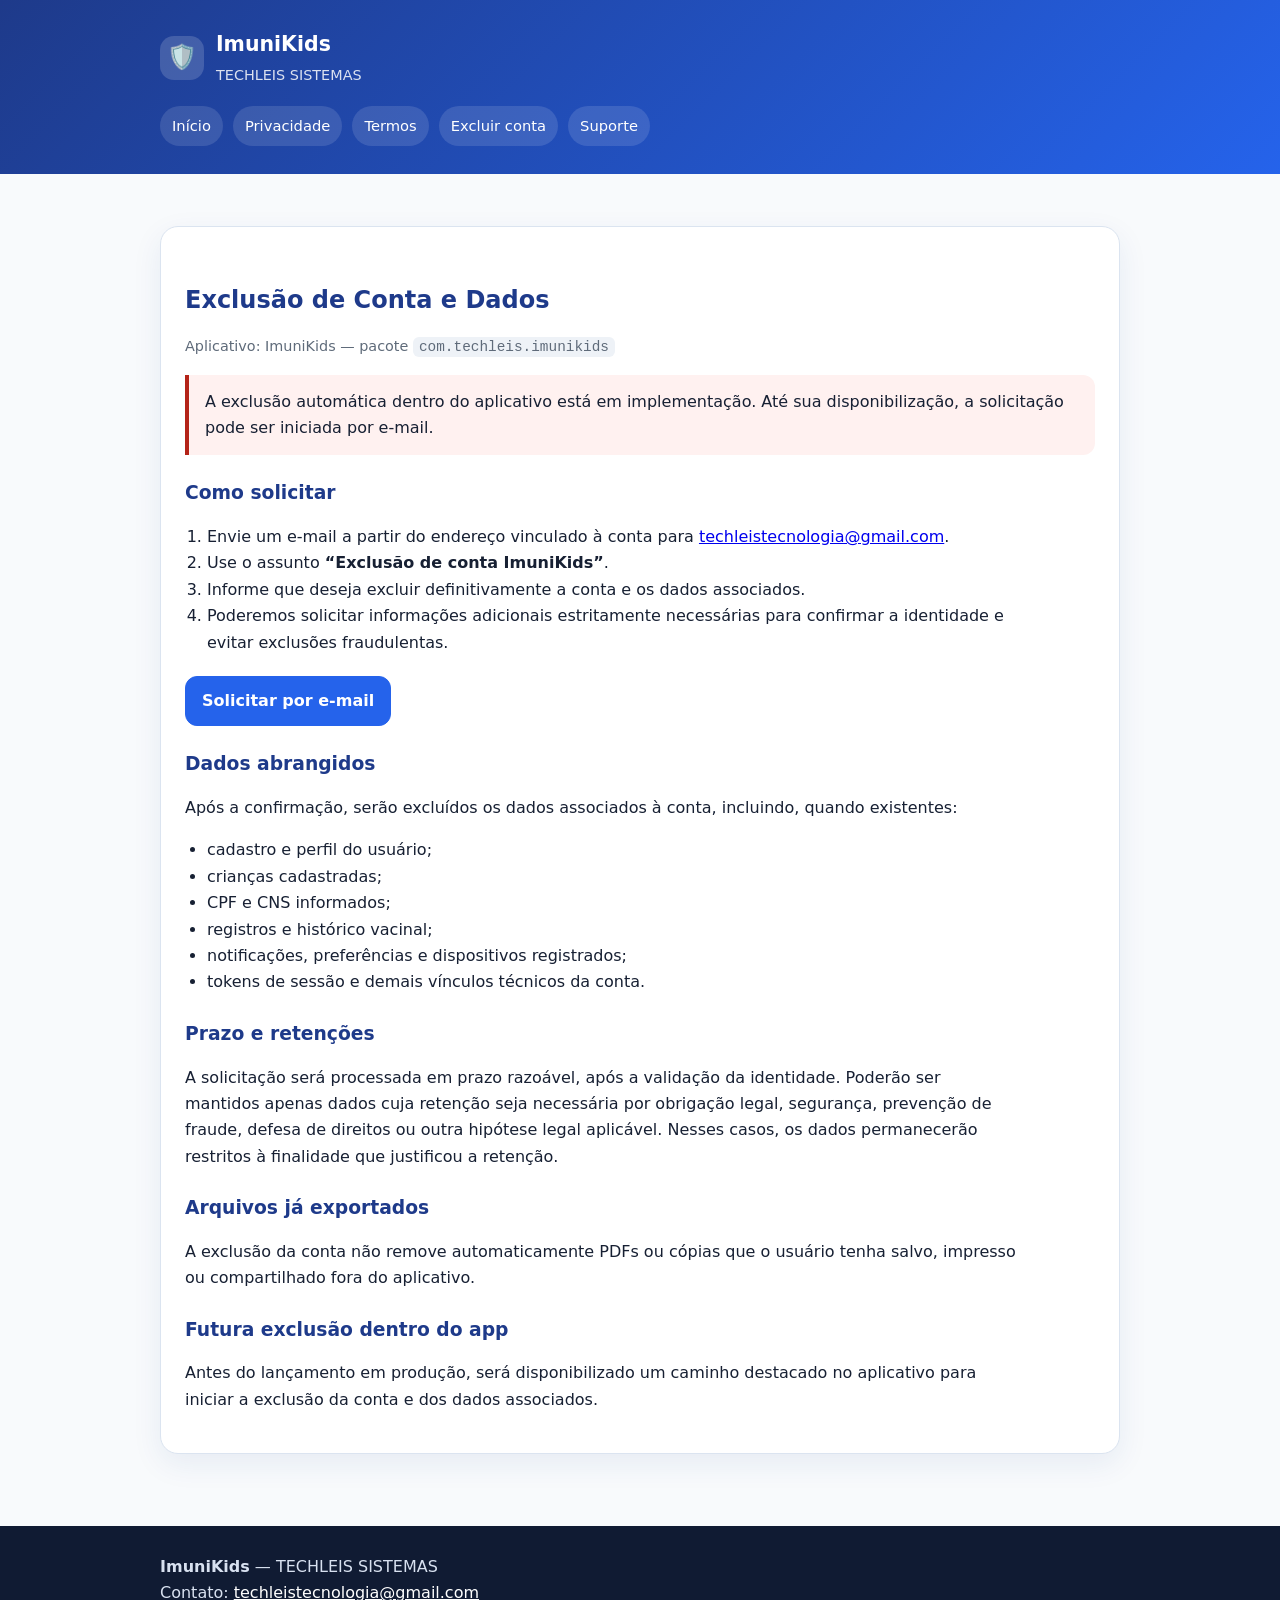
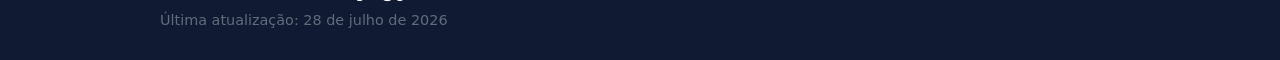
==== excluir-conta.html @ eac19dbd "Adicionando políticas de privacidade e exclusão Adicionando políticas de privacidade e exclusão" ====
<!doctype html><html lang="pt-BR"><head><meta charset="utf-8"><meta name="viewport" content="width=device-width,initial-scale=1"><title>Exclusão de Conta | ImuniKids</title><meta name="description" content="Como solicitar a exclusão da conta e dos dados do ImuniKids."><meta name="theme-color" content="#2563eb"><link rel="stylesheet" href="styles.css"></head><body><header><div class="header-inner"><div class="brand"><div class="brand-mark" aria-hidden="true">🛡️</div><div><h1>ImuniKids</h1><p>TECHLEIS SISTEMAS</p></div></div><nav aria-label="Navegação principal"><a href="index.html">Início</a><a href="privacidade.html">Privacidade</a><a href="termos.html">Termos</a><a href="excluir-conta.html">Excluir conta</a><a href="suporte.html">Suporte</a></nav></div></header><main><article class="card"><h2>Exclusão de Conta e Dados</h2><p class="meta">Aplicativo: ImuniKids — pacote <code>com.techleis.imunikids</code></p><div class="notice warning">A exclusão automática dentro do aplicativo está em implementação. Até sua disponibilização, a solicitação pode ser iniciada por e-mail.</div><h3>Como solicitar</h3><ol><li>Envie um e-mail a partir do endereço vinculado à conta para <a href="mailto:techleistecnologia@gmail.com?subject=Exclus%C3%A3o%20de%20conta%20ImuniKids">techleistecnologia@gmail.com</a>.</li><li>Use o assunto <strong>“Exclusão de conta ImuniKids”</strong>.</li><li>Informe que deseja excluir definitivamente a conta e os dados associados.</li><li>Poderemos solicitar informações adicionais estritamente necessárias para confirmar a identidade e evitar exclusões fraudulentas.</li></ol><div class="actions"><a class="button primary" href="mailto:techleistecnologia@gmail.com?subject=Exclus%C3%A3o%20de%20conta%20ImuniKids&body=Solicito%20a%20exclus%C3%A3o%20definitiva%20da%20minha%20conta%20ImuniKids%20e%20dos%20dados%20associados.">Solicitar por e-mail</a></div><h3>Dados abrangidos</h3><p>Após a confirmação, serão excluídos os dados associados à conta, incluindo, quando existentes:</p><ul><li>cadastro e perfil do usuário;</li><li>crianças cadastradas;</li><li>CPF e CNS informados;</li><li>registros e histórico vacinal;</li><li>notificações, preferências e dispositivos registrados;</li><li>tokens de sessão e demais vínculos técnicos da conta.</li></ul><h3>Prazo e retenções</h3><p>A solicitação será processada em prazo razoável, após a validação da identidade. Poderão ser mantidos apenas dados cuja retenção seja necessária por obrigação legal, segurança, prevenção de fraude, defesa de direitos ou outra hipótese legal aplicável. Nesses casos, os dados permanecerão restritos à finalidade que justificou a retenção.</p><h3>Arquivos já exportados</h3><p>A exclusão da conta não remove automaticamente PDFs ou cópias que o usuário tenha salvo, impresso ou compartilhado fora do aplicativo.</p><h3>Futura exclusão dentro do app</h3><p>Antes do lançamento em produção, será disponibilizado um caminho destacado no aplicativo para iniciar a exclusão da conta e dos dados associados.</p></article></main><footer><div class="inner"><strong>ImuniKids</strong> — TECHLEIS SISTEMAS<br>Contato: <a href="mailto:techleistecnologia@gmail.com">techleistecnologia@gmail.com</a><br><span class="meta">Última atualização: 28 de julho de 2026</span></div></footer></body></html>
---- styles.css ----
:root{--primary:#2563eb;--primary-dark:#1e3a8a;--bg:#f8fafc;--surface:#fff;--text:#172033;--muted:#5f6b7a;--border:#dbe4f0;--danger:#b42318;--radius:18px;--shadow:0 10px 30px rgba(30,58,138,.08)}*{box-sizing:border-box}html{scroll-behavior:smooth}body{margin:0;font-family:Inter,ui-sans-serif,system-ui,-apple-system,BlinkMacSystemFont,"Segoe UI",sans-serif;background:var(--bg);color:var(--text);line-height:1.65}header{background:linear-gradient(135deg,var(--primary-dark),var(--primary));color:white;padding:28px 20px}.header-inner,main,footer .inner{width:min(960px,calc(100% - 32px));margin:0 auto}.brand{display:flex;align-items:center;gap:12px}.brand-mark{width:44px;height:44px;display:grid;place-items:center;border-radius:14px;background:rgba(255,255,255,.16);font-size:24px}.brand h1{font-size:1.28rem;margin:0}.brand p{margin:2px 0 0;opacity:.84;font-size:.9rem}nav{margin-top:18px;display:flex;flex-wrap:wrap;gap:10px}nav a{color:white;text-decoration:none;padding:8px 12px;background:rgba(255,255,255,.12);border-radius:999px;font-size:.92rem}nav a:hover{background:rgba(255,255,255,.2)}main{padding:34px 0 54px}.hero,.card{background:var(--surface);border:1px solid var(--border);border-radius:var(--radius);box-shadow:var(--shadow)}.hero{padding:30px;margin-bottom:22px}.hero h2{margin-top:0;font-size:clamp(1.7rem,5vw,2.5rem);line-height:1.2}.hero p{color:var(--muted);max-width:760px}.card{padding:24px;margin:18px 0}h2,h3{line-height:1.28;color:var(--primary-dark)}h2{margin-top:34px}h3{margin-top:26px}p,li{max-width:82ch}ul,ol{padding-left:22px}.notice{border-left:4px solid var(--primary);background:#eff6ff;padding:14px 16px;border-radius:0 12px 12px 0}.warning{border-left-color:var(--danger);background:#fff1f0}.actions{display:flex;flex-wrap:wrap;gap:12px;margin-top:20px}.button{display:inline-flex;align-items:center;justify-content:center;border-radius:12px;padding:11px 16px;text-decoration:none;font-weight:700;border:1px solid var(--primary)}.button.primary{background:var(--primary);color:white}.button.secondary{color:var(--primary);background:white}.meta{color:var(--muted);font-size:.9rem}table{width:100%;border-collapse:collapse;margin:16px 0}th,td{border:1px solid var(--border);text-align:left;padding:11px;vertical-align:top}th{background:#eff6ff;color:var(--primary-dark)}code{background:#eef2f7;padding:2px 6px;border-radius:6px;overflow-wrap:anywhere}footer{background:#101b33;color:#d8e1f0;padding:28px 0}footer a{color:white}.small{font-size:.9rem;color:var(--muted)}@media(max-width:600px){.hero,.card{padding:20px}table{display:block;overflow-x:auto}}@media(prefers-color-scheme:dark){:root{--bg:#0f172a;--surface:#162033;--text:#eef4ff;--muted:#b4c0d2;--border:#334155;--shadow:none}h2,h3{color:#bfdbfe}.notice{background:#172554}.warning{background:#3b1717}.button.secondary{background:transparent;color:#bfdbfe;border-color:#60a5fa}th{background:#172554;color:#bfdbfe}code{background:#263247}}
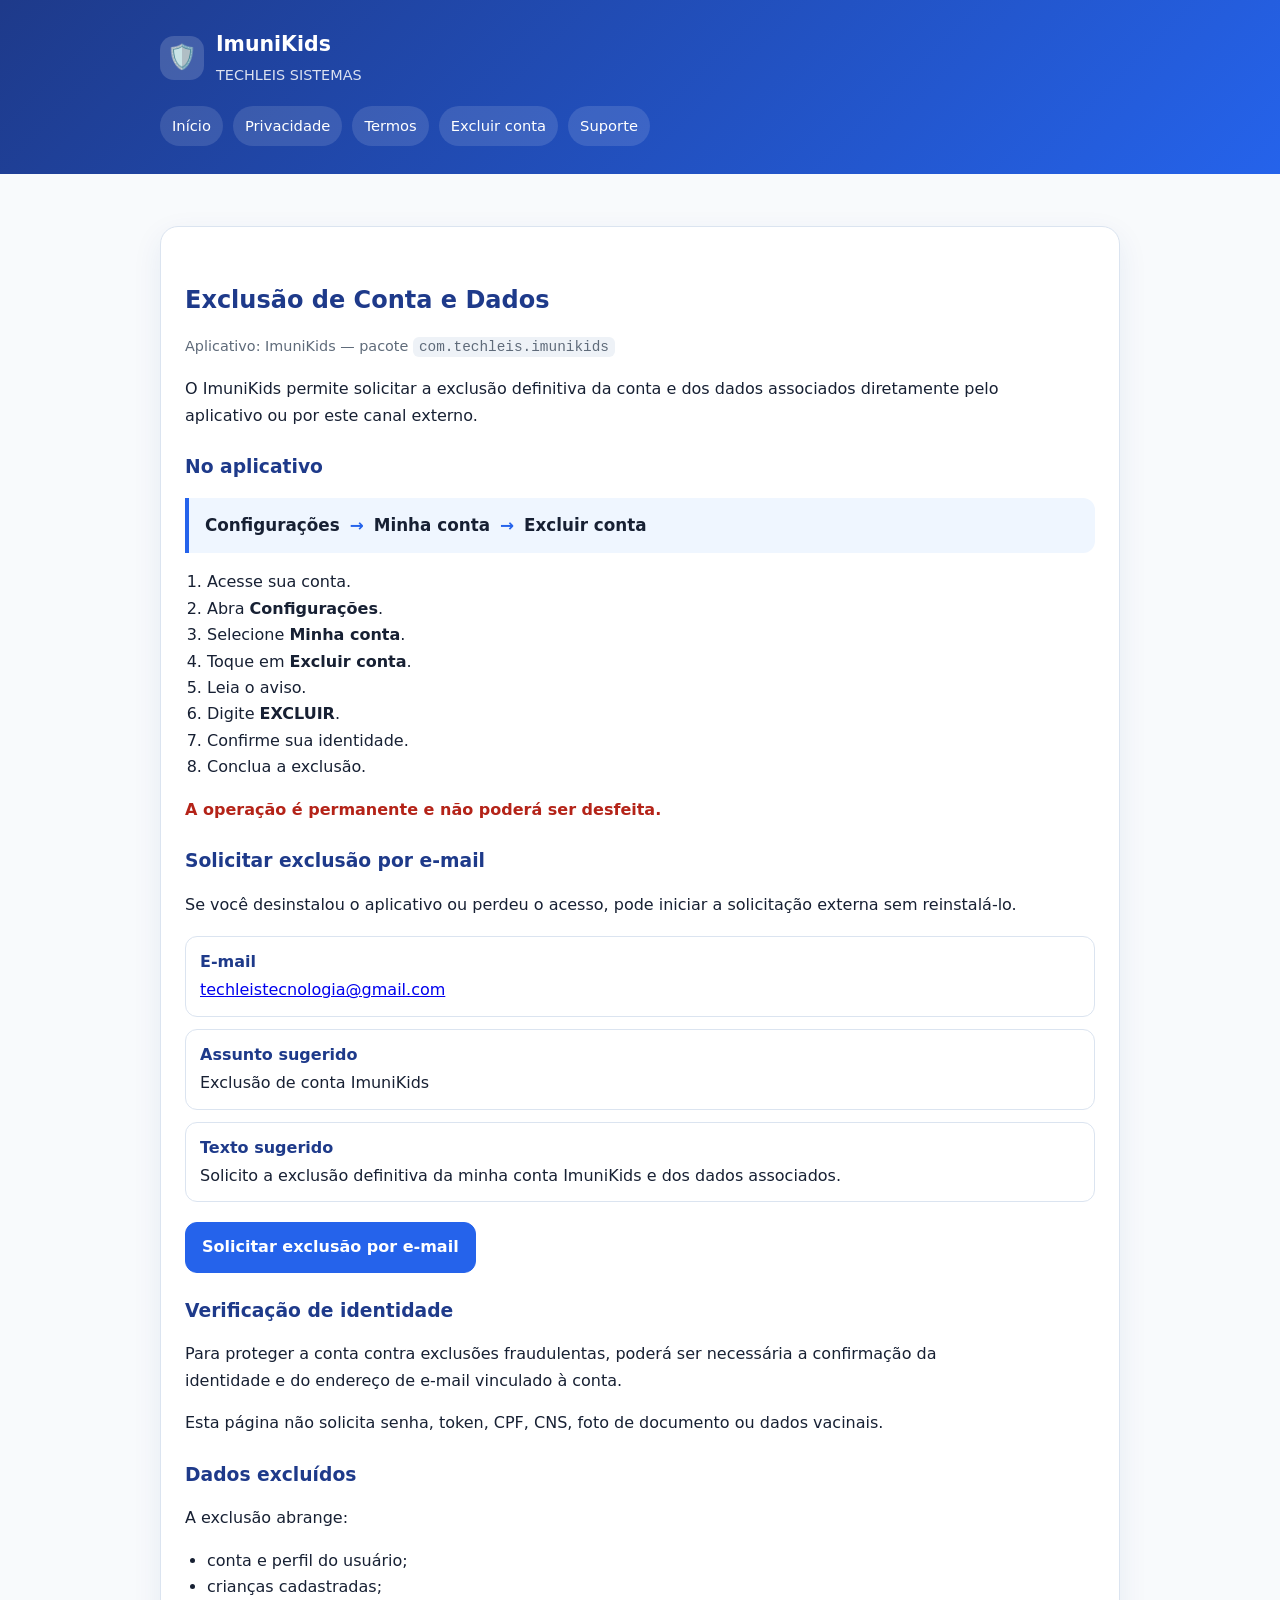
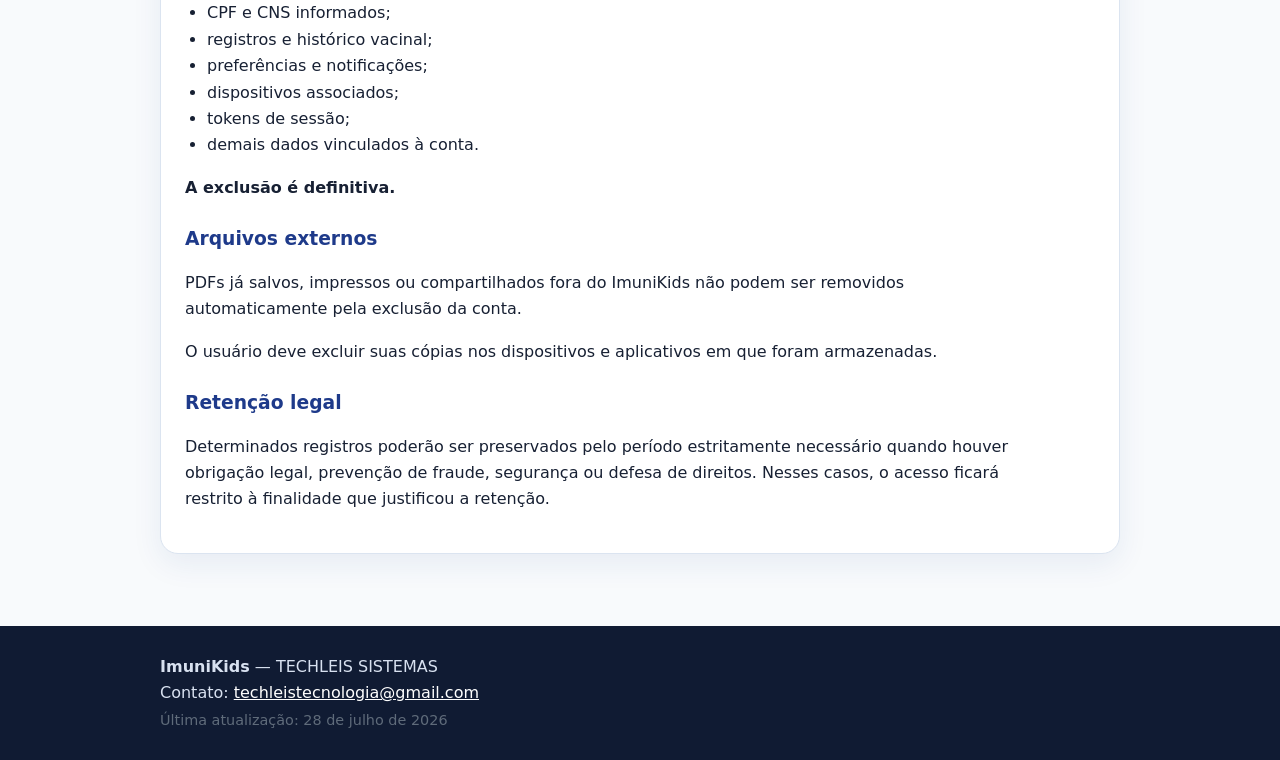
==== commit f6e4ea76: "docs: update account deletion flow and public identity" ====
--- a/excluir-conta.html
+++ b/excluir-conta.html
@@ -1 +1,70 @@
-<!doctype html><html lang="pt-BR"><head><meta charset="utf-8"><meta name="viewport" content="width=device-width,initial-scale=1"><title>Exclusão de Conta | ImuniKids</title><meta name="description" content="Como solicitar a exclusão da conta e dos dados do ImuniKids."><meta name="theme-color" content="#2563eb"><link rel="stylesheet" href="styles.css"></head><body><header><div class="header-inner"><div class="brand"><div class="brand-mark" aria-hidden="true">🛡️</div><div><h1>ImuniKids</h1><p>TECHLEIS SISTEMAS</p></div></div><nav aria-label="Navegação principal"><a href="index.html">Início</a><a href="privacidade.html">Privacidade</a><a href="termos.html">Termos</a><a href="excluir-conta.html">Excluir conta</a><a href="suporte.html">Suporte</a></nav></div></header><main><article class="card"><h2>Exclusão de Conta e Dados</h2><p class="meta">Aplicativo: ImuniKids — pacote <code>com.techleis.imunikids</code></p><div class="notice warning">A exclusão automática dentro do aplicativo está em implementação. Até sua disponibilização, a solicitação pode ser iniciada por e-mail.</div><h3>Como solicitar</h3><ol><li>Envie um e-mail a partir do endereço vinculado à conta para <a href="mailto:techleistecnologia@gmail.com?subject=Exclus%C3%A3o%20de%20conta%20ImuniKids">techleistecnologia@gmail.com</a>.</li><li>Use o assunto <strong>“Exclusão de conta ImuniKids”</strong>.</li><li>Informe que deseja excluir definitivamente a conta e os dados associados.</li><li>Poderemos solicitar informações adicionais estritamente necessárias para confirmar a identidade e evitar exclusões fraudulentas.</li></ol><div class="actions"><a class="button primary" href="mailto:techleistecnologia@gmail.com?subject=Exclus%C3%A3o%20de%20conta%20ImuniKids&body=Solicito%20a%20exclus%C3%A3o%20definitiva%20da%20minha%20conta%20ImuniKids%20e%20dos%20dados%20associados.">Solicitar por e-mail</a></div><h3>Dados abrangidos</h3><p>Após a confirmação, serão excluídos os dados associados à conta, incluindo, quando existentes:</p><ul><li>cadastro e perfil do usuário;</li><li>crianças cadastradas;</li><li>CPF e CNS informados;</li><li>registros e histórico vacinal;</li><li>notificações, preferências e dispositivos registrados;</li><li>tokens de sessão e demais vínculos técnicos da conta.</li></ul><h3>Prazo e retenções</h3><p>A solicitação será processada em prazo razoável, após a validação da identidade. Poderão ser mantidos apenas dados cuja retenção seja necessária por obrigação legal, segurança, prevenção de fraude, defesa de direitos ou outra hipótese legal aplicável. Nesses casos, os dados permanecerão restritos à finalidade que justificou a retenção.</p><h3>Arquivos já exportados</h3><p>A exclusão da conta não remove automaticamente PDFs ou cópias que o usuário tenha salvo, impresso ou compartilhado fora do aplicativo.</p><h3>Futura exclusão dentro do app</h3><p>Antes do lançamento em produção, será disponibilizado um caminho destacado no aplicativo para iniciar a exclusão da conta e dos dados associados.</p></article></main><footer><div class="inner"><strong>ImuniKids</strong> — TECHLEIS SISTEMAS<br>Contato: <a href="mailto:techleistecnologia@gmail.com">techleistecnologia@gmail.com</a><br><span class="meta">Última atualização: 28 de julho de 2026</span></div></footer></body></html>+<!doctype html>
+<html lang="pt-BR">
+<head>
+  <meta charset="utf-8">
+  <meta name="viewport" content="width=device-width,initial-scale=1">
+  <title>Exclusão de Conta | ImuniKids</title>
+  <meta name="description" content="Saiba como excluir definitivamente sua conta ImuniKids e os dados associados.">
+  <meta name="theme-color" content="#2563eb">
+  <link rel="stylesheet" href="styles.css">
+</head>
+<body>
+  <header>
+    <div class="header-inner">
+      <div class="brand">
+        <div class="brand-mark" aria-hidden="true">🛡️</div>
+        <div><h1>ImuniKids</h1><p>TECHLEIS SISTEMAS</p></div>
+      </div>
+      <nav aria-label="Navegação principal">
+        <a href="index.html">Início</a><a href="privacidade.html">Privacidade</a><a href="termos.html">Termos</a><a href="excluir-conta.html">Excluir conta</a><a href="suporte.html">Suporte</a>
+      </nav>
+    </div>
+  </header>
+  <main>
+    <article class="card">
+      <h2>Exclusão de Conta e Dados</h2>
+      <p class="meta">Aplicativo: ImuniKids — pacote <code>com.techleis.imunikids</code></p>
+      <p>O ImuniKids permite solicitar a exclusão definitiva da conta e dos dados associados diretamente pelo aplicativo ou por este canal externo.</p>
+
+      <section aria-labelledby="no-aplicativo">
+        <h3 id="no-aplicativo">No aplicativo</h3>
+        <div class="notice account-path" aria-label="Caminho para excluir a conta no aplicativo">
+          <strong>Configurações</strong><span aria-hidden="true">→</span><strong>Minha conta</strong><span aria-hidden="true">→</span><strong>Excluir conta</strong>
+        </div>
+        <ol>
+          <li>Acesse sua conta.</li><li>Abra <strong>Configurações</strong>.</li><li>Selecione <strong>Minha conta</strong>.</li><li>Toque em <strong>Excluir conta</strong>.</li><li>Leia o aviso.</li><li>Digite <strong>EXCLUIR</strong>.</li><li>Confirme sua identidade.</li><li>Conclua a exclusão.</li>
+        </ol>
+        <p class="permanent"><strong>A operação é permanente e não poderá ser desfeita.</strong></p>
+      </section>
+
+      <section aria-labelledby="por-email">
+        <h3 id="por-email">Solicitar exclusão por e-mail</h3>
+        <p>Se você desinstalou o aplicativo ou perdeu o acesso, pode iniciar a solicitação externa sem reinstalá-lo.</p>
+        <dl class="request-details">
+          <div><dt>E-mail</dt><dd><a href="mailto:techleistecnologia@gmail.com?subject=Exclus%C3%A3o%20de%20conta%20ImuniKids&amp;body=Solicito%20a%20exclus%C3%A3o%20definitiva%20da%20minha%20conta%20ImuniKids%20e%20dos%20dados%20associados.">techleistecnologia@gmail.com</a></dd></div>
+          <div><dt>Assunto sugerido</dt><dd>Exclusão de conta ImuniKids</dd></div>
+          <div><dt>Texto sugerido</dt><dd>Solicito a exclusão definitiva da minha conta ImuniKids e dos dados associados.</dd></div>
+        </dl>
+        <div class="actions"><a class="button primary" href="mailto:techleistecnologia@gmail.com?subject=Exclus%C3%A3o%20de%20conta%20ImuniKids&amp;body=Solicito%20a%20exclus%C3%A3o%20definitiva%20da%20minha%20conta%20ImuniKids%20e%20dos%20dados%20associados.">Solicitar exclusão por e-mail</a></div>
+      </section>
+
+      <h3>Verificação de identidade</h3>
+      <p>Para proteger a conta contra exclusões fraudulentas, poderá ser necessária a confirmação da identidade e do endereço de e-mail vinculado à conta.</p>
+      <p>Esta página não solicita senha, token, CPF, CNS, foto de documento ou dados vacinais.</p>
+
+      <h3>Dados excluídos</h3>
+      <p>A exclusão abrange:</p>
+      <ul><li>conta e perfil do usuário;</li><li>crianças cadastradas;</li><li>CPF e CNS informados;</li><li>registros e histórico vacinal;</li><li>preferências e notificações;</li><li>dispositivos associados;</li><li>tokens de sessão;</li><li>demais dados vinculados à conta.</li></ul>
+      <p><strong>A exclusão é definitiva.</strong></p>
+
+      <h3>Arquivos externos</h3>
+      <p>PDFs já salvos, impressos ou compartilhados fora do ImuniKids não podem ser removidos automaticamente pela exclusão da conta.</p>
+      <p>O usuário deve excluir suas cópias nos dispositivos e aplicativos em que foram armazenadas.</p>
+
+      <h3>Retenção legal</h3>
+      <p>Determinados registros poderão ser preservados pelo período estritamente necessário quando houver obrigação legal, prevenção de fraude, segurança ou defesa de direitos. Nesses casos, o acesso ficará restrito à finalidade que justificou a retenção.</p>
+    </article>
+  </main>
+  <footer><div class="inner"><strong>ImuniKids</strong> — TECHLEIS SISTEMAS<br>Contato: <a href="mailto:techleistecnologia@gmail.com">techleistecnologia@gmail.com</a><br><span class="meta">Última atualização: 28 de julho de 2026</span></div></footer>
+</body>
+</html>
--- a/styles.css
+++ b/styles.css
@@ -1 +1 @@
-:root{--primary:#2563eb;--primary-dark:#1e3a8a;--bg:#f8fafc;--surface:#fff;--text:#172033;--muted:#5f6b7a;--border:#dbe4f0;--danger:#b42318;--radius:18px;--shadow:0 10px 30px rgba(30,58,138,.08)}*{box-sizing:border-box}html{scroll-behavior:smooth}body{margin:0;font-family:Inter,ui-sans-serif,system-ui,-apple-system,BlinkMacSystemFont,"Segoe UI",sans-serif;background:var(--bg);color:var(--text);line-height:1.65}header{background:linear-gradient(135deg,var(--primary-dark),var(--primary));color:white;padding:28px 20px}.header-inner,main,footer .inner{width:min(960px,calc(100% - 32px));margin:0 auto}.brand{display:flex;align-items:center;gap:12px}.brand-mark{width:44px;height:44px;display:grid;place-items:center;border-radius:14px;background:rgba(255,255,255,.16);font-size:24px}.brand h1{font-size:1.28rem;margin:0}.brand p{margin:2px 0 0;opacity:.84;font-size:.9rem}nav{margin-top:18px;display:flex;flex-wrap:wrap;gap:10px}nav a{color:white;text-decoration:none;padding:8px 12px;background:rgba(255,255,255,.12);border-radius:999px;font-size:.92rem}nav a:hover{background:rgba(255,255,255,.2)}main{padding:34px 0 54px}.hero,.card{background:var(--surface);border:1px solid var(--border);border-radius:var(--radius);box-shadow:var(--shadow)}.hero{padding:30px;margin-bottom:22px}.hero h2{margin-top:0;font-size:clamp(1.7rem,5vw,2.5rem);line-height:1.2}.hero p{color:var(--muted);max-width:760px}.card{padding:24px;margin:18px 0}h2,h3{line-height:1.28;color:var(--primary-dark)}h2{margin-top:34px}h3{margin-top:26px}p,li{max-width:82ch}ul,ol{padding-left:22px}.notice{border-left:4px solid var(--primary);background:#eff6ff;padding:14px 16px;border-radius:0 12px 12px 0}.warning{border-left-color:var(--danger);background:#fff1f0}.actions{display:flex;flex-wrap:wrap;gap:12px;margin-top:20px}.button{display:inline-flex;align-items:center;justify-content:center;border-radius:12px;padding:11px 16px;text-decoration:none;font-weight:700;border:1px solid var(--primary)}.button.primary{background:var(--primary);color:white}.button.secondary{color:var(--primary);background:white}.meta{color:var(--muted);font-size:.9rem}table{width:100%;border-collapse:collapse;margin:16px 0}th,td{border:1px solid var(--border);text-align:left;padding:11px;vertical-align:top}th{background:#eff6ff;color:var(--primary-dark)}code{background:#eef2f7;padding:2px 6px;border-radius:6px;overflow-wrap:anywhere}footer{background:#101b33;color:#d8e1f0;padding:28px 0}footer a{color:white}.small{font-size:.9rem;color:var(--muted)}@media(max-width:600px){.hero,.card{padding:20px}table{display:block;overflow-x:auto}}@media(prefers-color-scheme:dark){:root{--bg:#0f172a;--surface:#162033;--text:#eef4ff;--muted:#b4c0d2;--border:#334155;--shadow:none}h2,h3{color:#bfdbfe}.notice{background:#172554}.warning{background:#3b1717}.button.secondary{background:transparent;color:#bfdbfe;border-color:#60a5fa}th{background:#172554;color:#bfdbfe}code{background:#263247}}+:root{--primary:#2563eb;--primary-dark:#1e3a8a;--bg:#f8fafc;--surface:#fff;--text:#172033;--muted:#5f6b7a;--border:#dbe4f0;--danger:#b42318;--radius:18px;--shadow:0 10px 30px rgba(30,58,138,.08)}*{box-sizing:border-box}html{scroll-behavior:smooth}body{margin:0;font-family:Inter,ui-sans-serif,system-ui,-apple-system,BlinkMacSystemFont,"Segoe UI",sans-serif;background:var(--bg);color:var(--text);line-height:1.65}header{background:linear-gradient(135deg,var(--primary-dark),var(--primary));color:white;padding:28px 20px}.header-inner,main,footer .inner{width:min(960px,calc(100% - 32px));margin:0 auto}.brand{display:flex;align-items:center;gap:12px}.brand-mark{width:44px;height:44px;display:grid;place-items:center;border-radius:14px;background:rgba(255,255,255,.16);font-size:24px}.brand h1{font-size:1.28rem;margin:0}.brand p{margin:2px 0 0;opacity:.84;font-size:.9rem}nav{margin-top:18px;display:flex;flex-wrap:wrap;gap:10px}nav a{color:white;text-decoration:none;padding:8px 12px;background:rgba(255,255,255,.12);border-radius:999px;font-size:.92rem}nav a:hover{background:rgba(255,255,255,.2)}main{padding:34px 0 54px}.hero,.card{background:var(--surface);border:1px solid var(--border);border-radius:var(--radius);box-shadow:var(--shadow)}.hero{padding:30px;margin-bottom:22px}.hero h2{margin-top:0;font-size:clamp(1.7rem,5vw,2.5rem);line-height:1.2}.hero p{color:var(--muted);max-width:760px}.card{padding:24px;margin:18px 0}h2,h3{line-height:1.28;color:var(--primary-dark)}h2{margin-top:34px}h3{margin-top:26px}p,li{max-width:82ch}ul,ol{padding-left:22px}.notice{border-left:4px solid var(--primary);background:#eff6ff;padding:14px 16px;border-radius:0 12px 12px 0}.warning{border-left-color:var(--danger);background:#fff1f0}.actions{display:flex;flex-wrap:wrap;gap:12px;margin-top:20px}.button{display:inline-flex;align-items:center;justify-content:center;border-radius:12px;padding:11px 16px;text-decoration:none;font-weight:700;border:1px solid var(--primary)}.button.primary{background:var(--primary);color:white}.button.secondary{color:var(--primary);background:white}.meta{color:var(--muted);font-size:.9rem}table{width:100%;border-collapse:collapse;margin:16px 0}th,td{border:1px solid var(--border);text-align:left;padding:11px;vertical-align:top}th{background:#eff6ff;color:var(--primary-dark)}code{background:#eef2f7;padding:2px 6px;border-radius:6px;overflow-wrap:anywhere}footer{background:#101b33;color:#d8e1f0;padding:28px 0}footer a{color:white}.small{font-size:.9rem;color:var(--muted)}@media(max-width:600px){.hero,.card{padding:20px}table{display:block;overflow-x:auto}}@media(prefers-color-scheme:dark){:root{--bg:#0f172a;--surface:#162033;--text:#eef4ff;--muted:#b4c0d2;--border:#334155;--shadow:none}h2,h3{color:#bfdbfe}.notice{background:#172554}.warning{background:#3b1717}.button.secondary{background:transparent;color:#bfdbfe;border-color:#60a5fa}th{background:#172554;color:#bfdbfe}code{background:#263247}}.account-path{display:flex;align-items:center;flex-wrap:wrap;gap:10px;margin:16px 0;font-size:1.05rem}.account-path span{color:var(--primary);font-weight:800}.permanent{color:var(--danger)}.request-details{display:grid;gap:12px;margin:18px 0}.request-details div{border:1px solid var(--border);border-radius:12px;padding:12px 14px}.request-details dt{font-weight:700;color:var(--primary-dark)}.request-details dd{margin:2px 0 0;overflow-wrap:anywhere}@media(max-width:600px){.account-path{align-items:flex-start;flex-direction:column}.account-path span{transform:rotate(90deg);margin-left:22px}.button{width:100%}}@media(prefers-color-scheme:dark){.request-details dt{color:#bfdbfe}.permanent{color:#fda29b}}
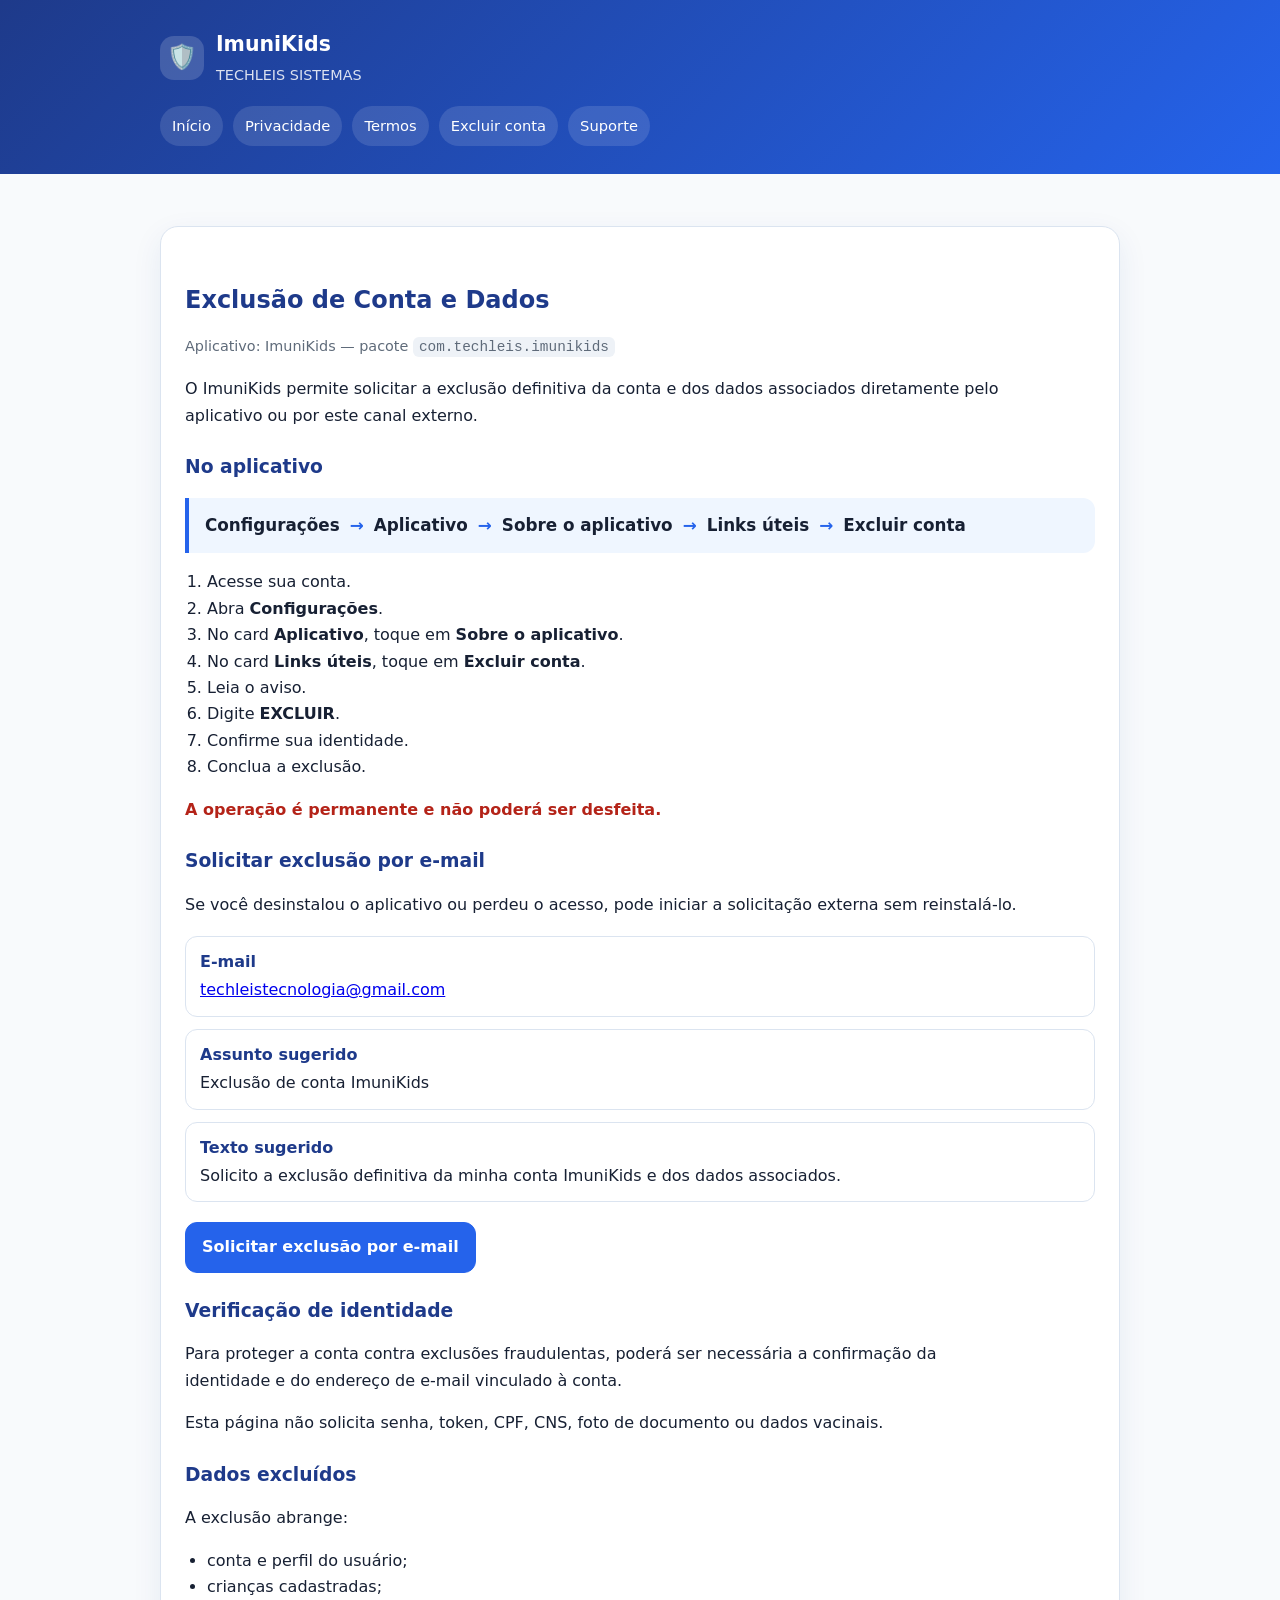
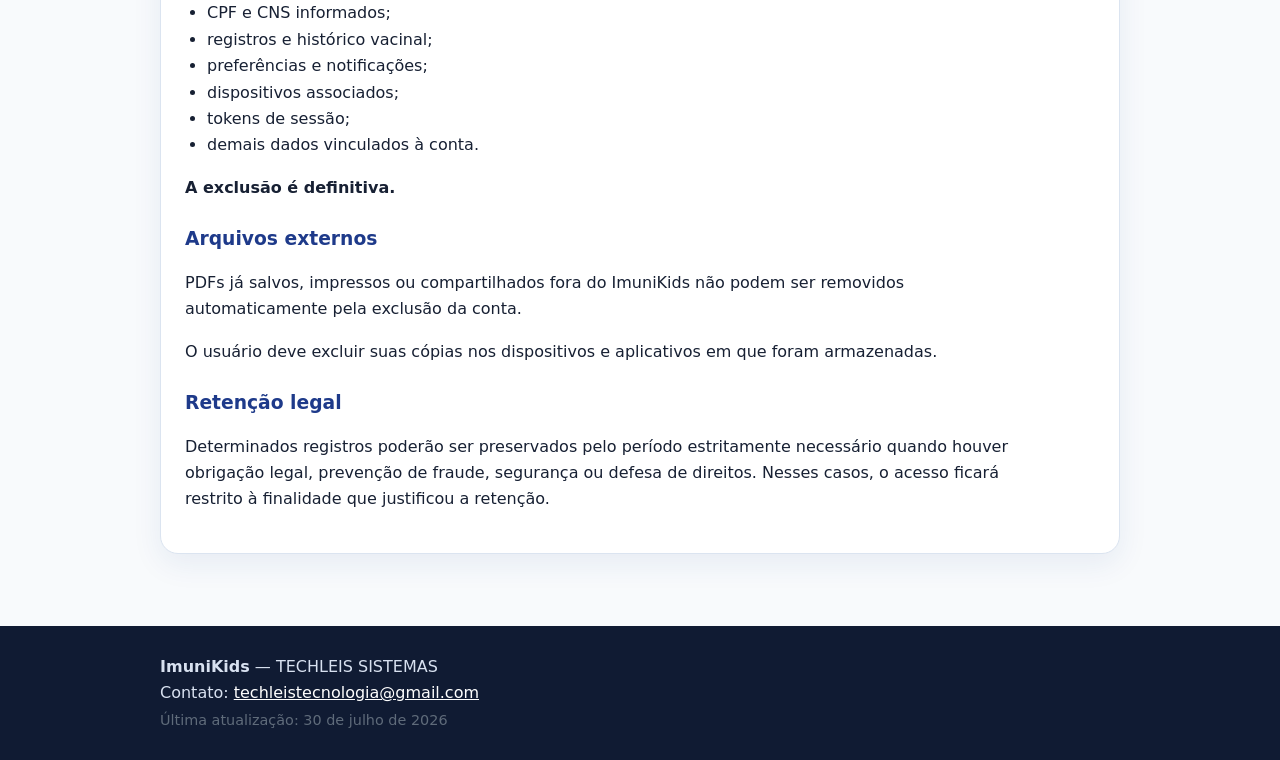
==== commit 36790a58: "docs: atualiza caminho de exclusão de conta" ====
--- a/excluir-conta.html
+++ b/excluir-conta.html
@@ -29,10 +29,10 @@
       <section aria-labelledby="no-aplicativo">
         <h3 id="no-aplicativo">No aplicativo</h3>
         <div class="notice account-path" aria-label="Caminho para excluir a conta no aplicativo">
-          <strong>Configurações</strong><span aria-hidden="true">→</span><strong>Minha conta</strong><span aria-hidden="true">→</span><strong>Excluir conta</strong>
+          <strong>Configurações</strong><span aria-hidden="true">→</span><strong>Aplicativo</strong><span aria-hidden="true">→</span><strong>Sobre o aplicativo</strong><span aria-hidden="true">→</span><strong>Links úteis</strong><span aria-hidden="true">→</span><strong>Excluir conta</strong>
         </div>
         <ol>
-          <li>Acesse sua conta.</li><li>Abra <strong>Configurações</strong>.</li><li>Selecione <strong>Minha conta</strong>.</li><li>Toque em <strong>Excluir conta</strong>.</li><li>Leia o aviso.</li><li>Digite <strong>EXCLUIR</strong>.</li><li>Confirme sua identidade.</li><li>Conclua a exclusão.</li>
+          <li>Acesse sua conta.</li><li>Abra <strong>Configurações</strong>.</li><li>No card <strong>Aplicativo</strong>, toque em <strong>Sobre o aplicativo</strong>.</li><li>No card <strong>Links úteis</strong>, toque em <strong>Excluir conta</strong>.</li><li>Leia o aviso.</li><li>Digite <strong>EXCLUIR</strong>.</li><li>Confirme sua identidade.</li><li>Conclua a exclusão.</li>
         </ol>
         <p class="permanent"><strong>A operação é permanente e não poderá ser desfeita.</strong></p>
       </section>
@@ -65,6 +65,6 @@
       <p>Determinados registros poderão ser preservados pelo período estritamente necessário quando houver obrigação legal, prevenção de fraude, segurança ou defesa de direitos. Nesses casos, o acesso ficará restrito à finalidade que justificou a retenção.</p>
     </article>
   </main>
-  <footer><div class="inner"><strong>ImuniKids</strong> — TECHLEIS SISTEMAS<br>Contato: <a href="mailto:techleistecnologia@gmail.com">techleistecnologia@gmail.com</a><br><span class="meta">Última atualização: 28 de julho de 2026</span></div></footer>
+  <footer><div class="inner"><strong>ImuniKids</strong> — TECHLEIS SISTEMAS<br>Contato: <a href="mailto:techleistecnologia@gmail.com">techleistecnologia@gmail.com</a><br><span class="meta">Última atualização: 30 de julho de 2026</span></div></footer>
 </body>
 </html>
